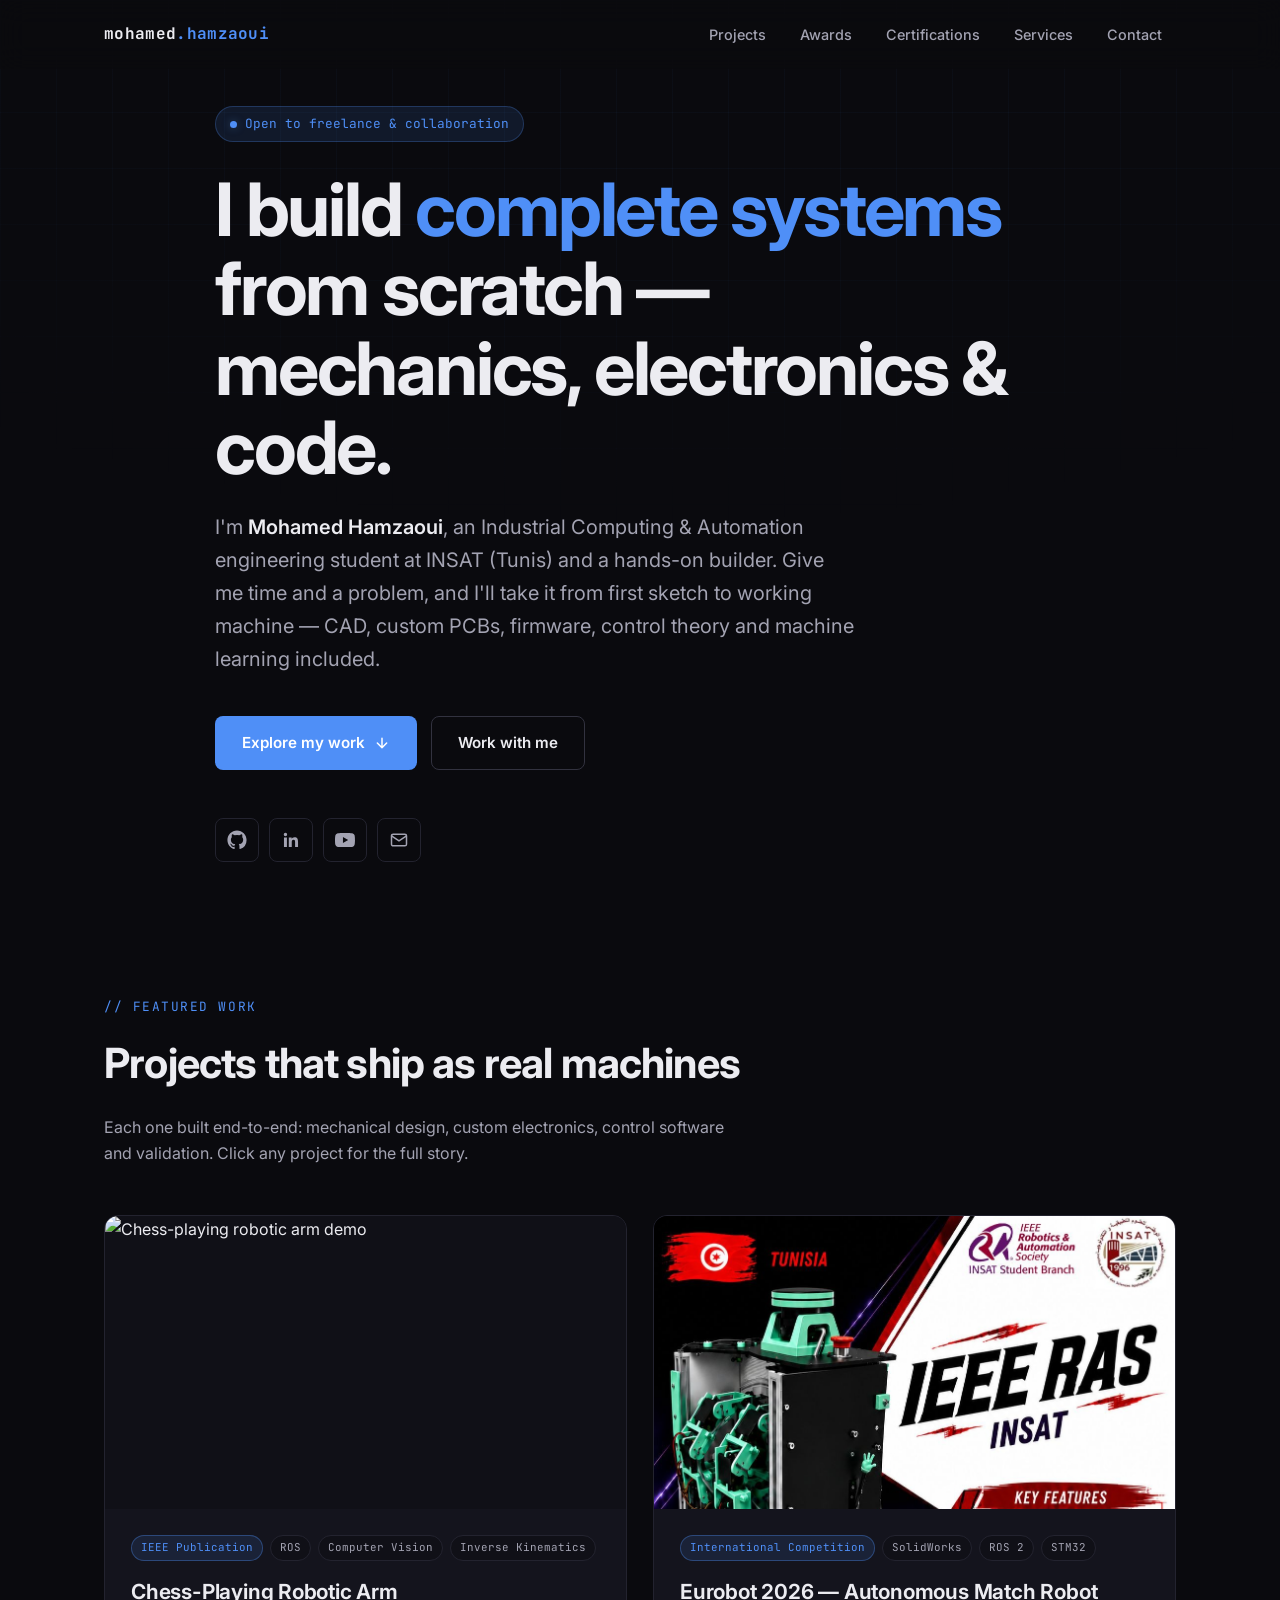
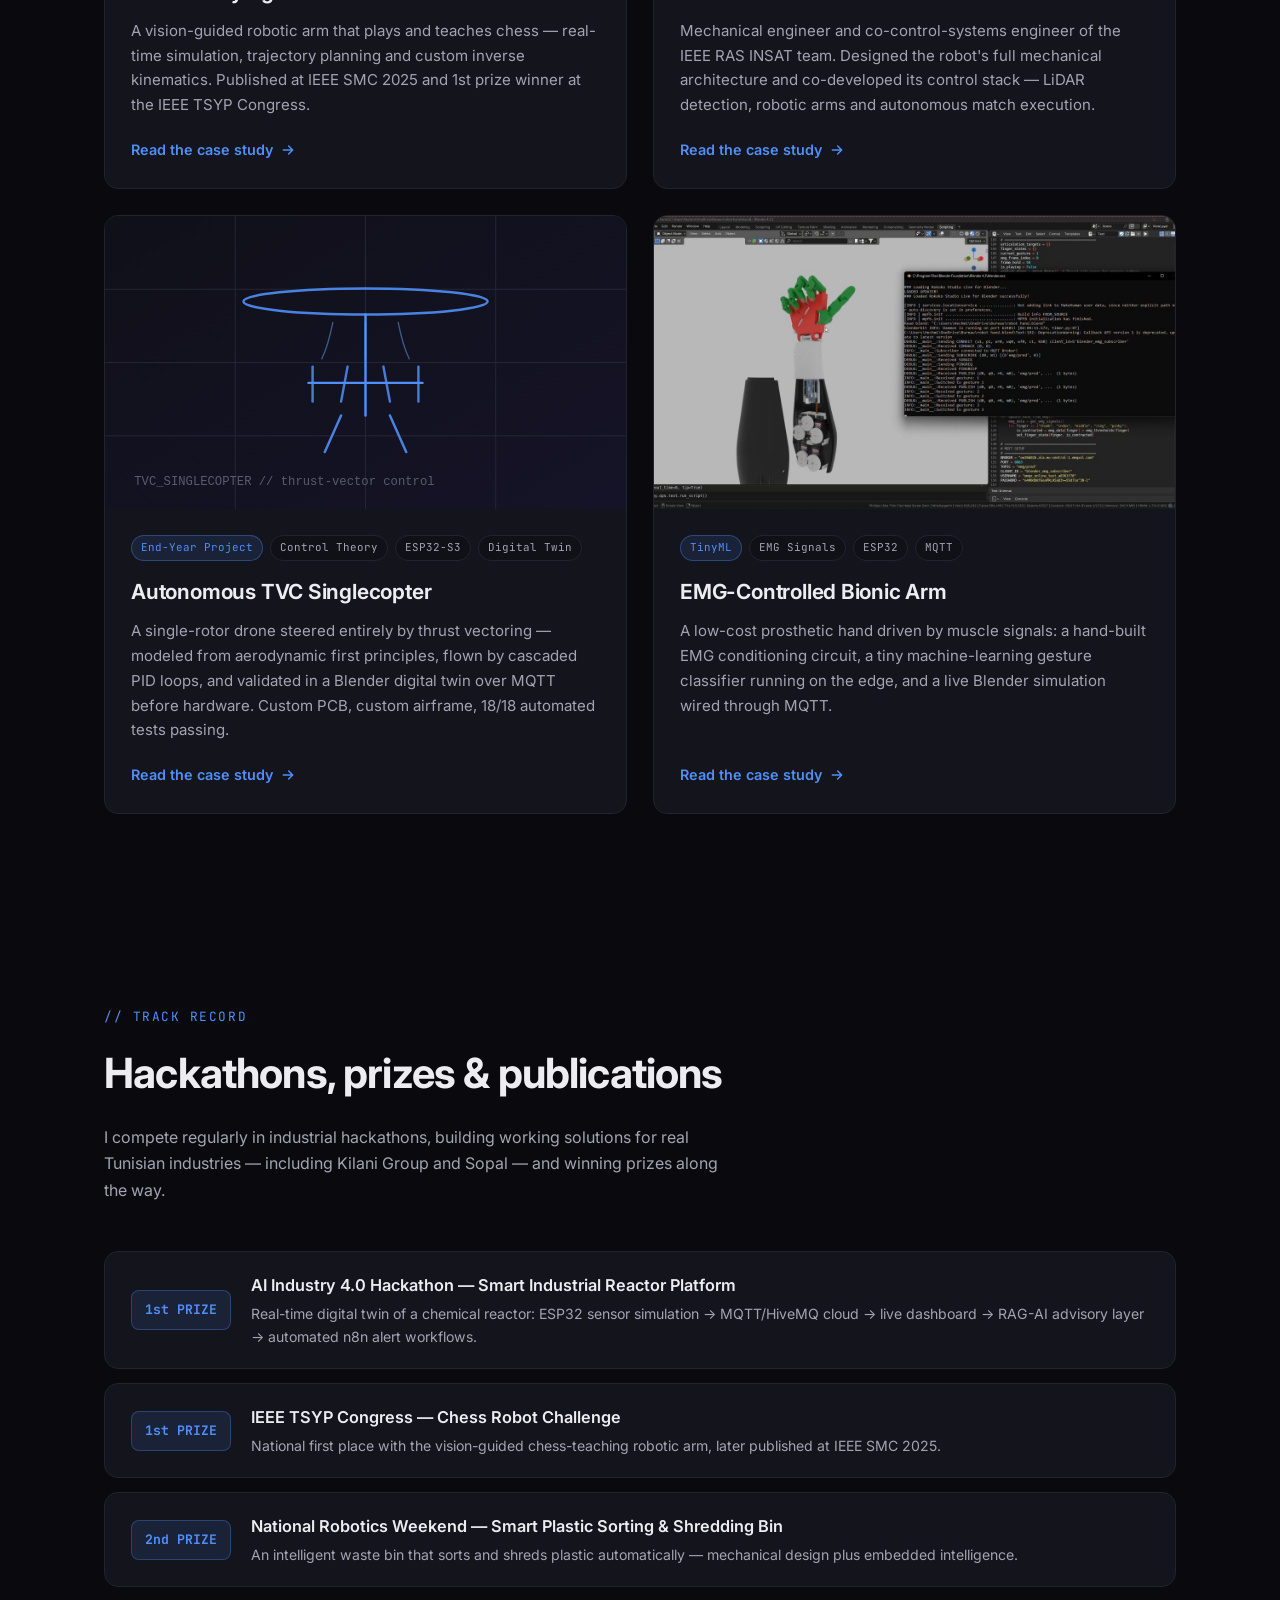
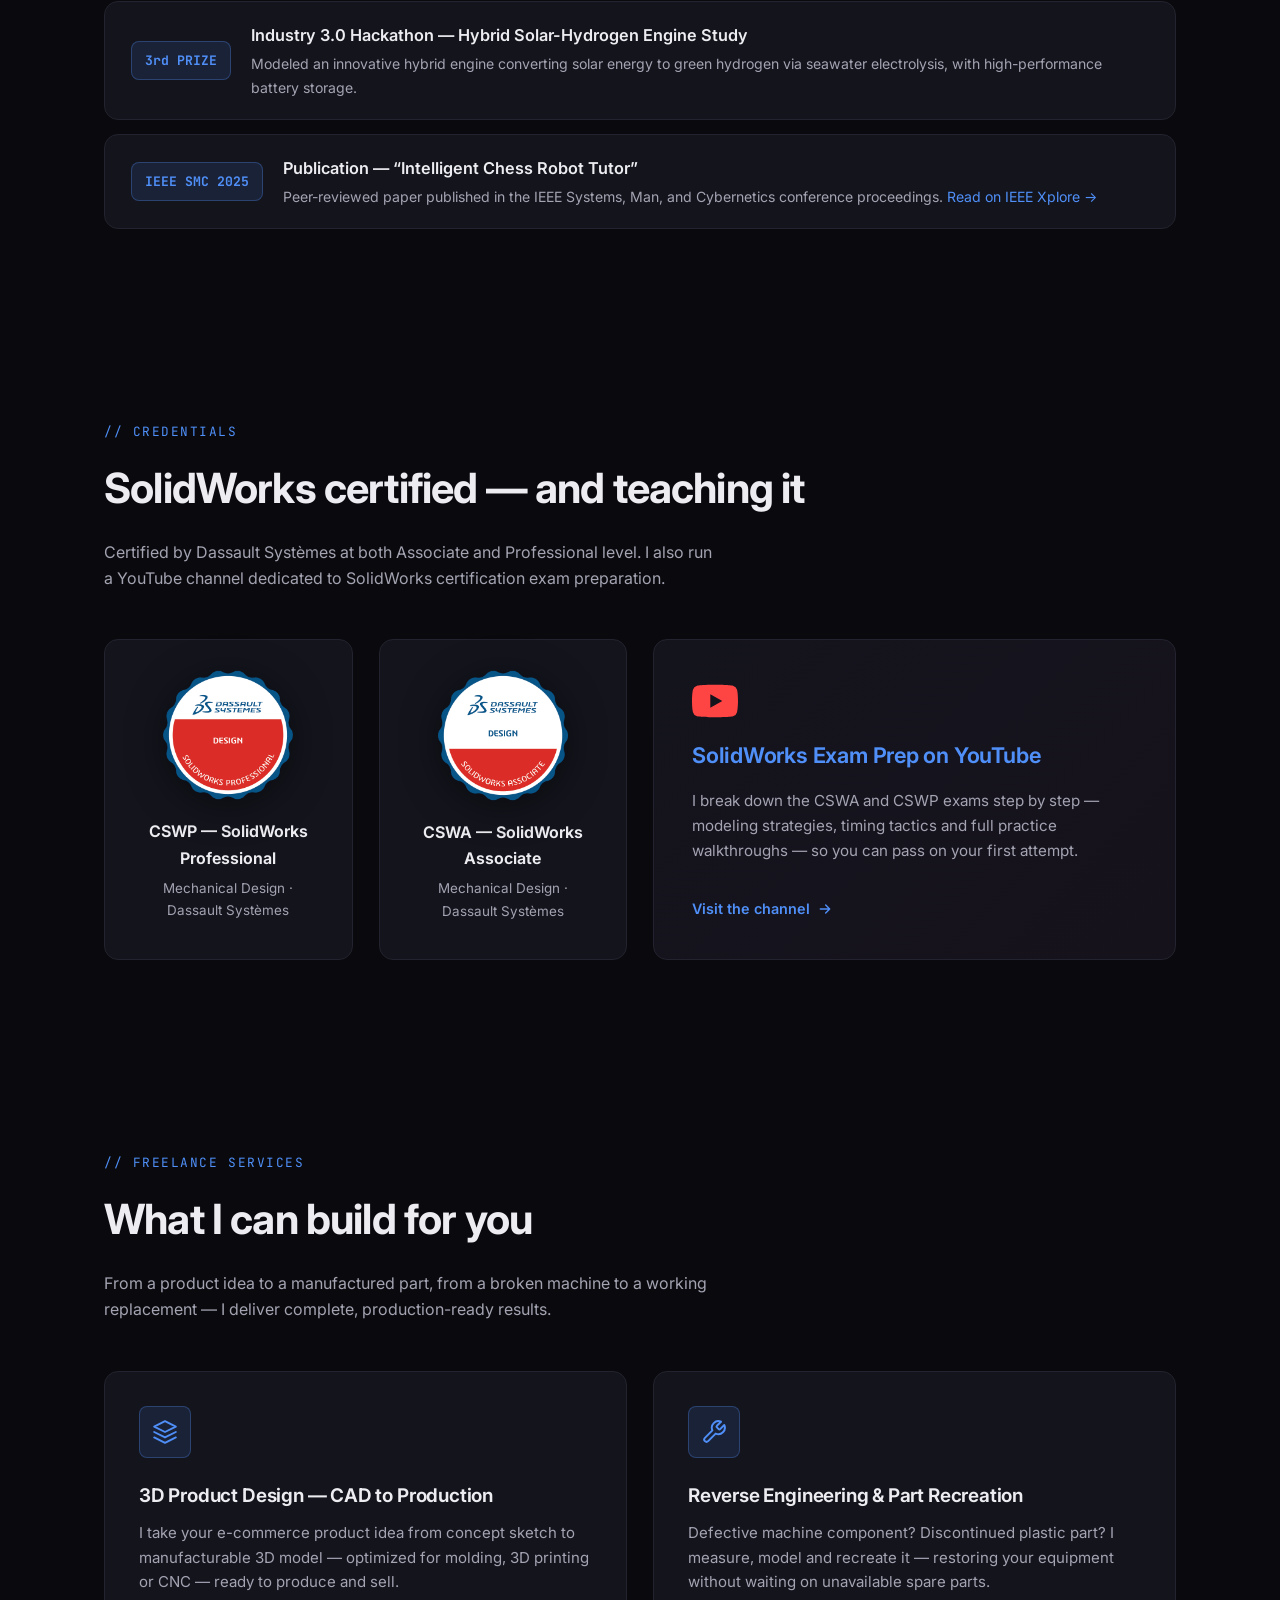
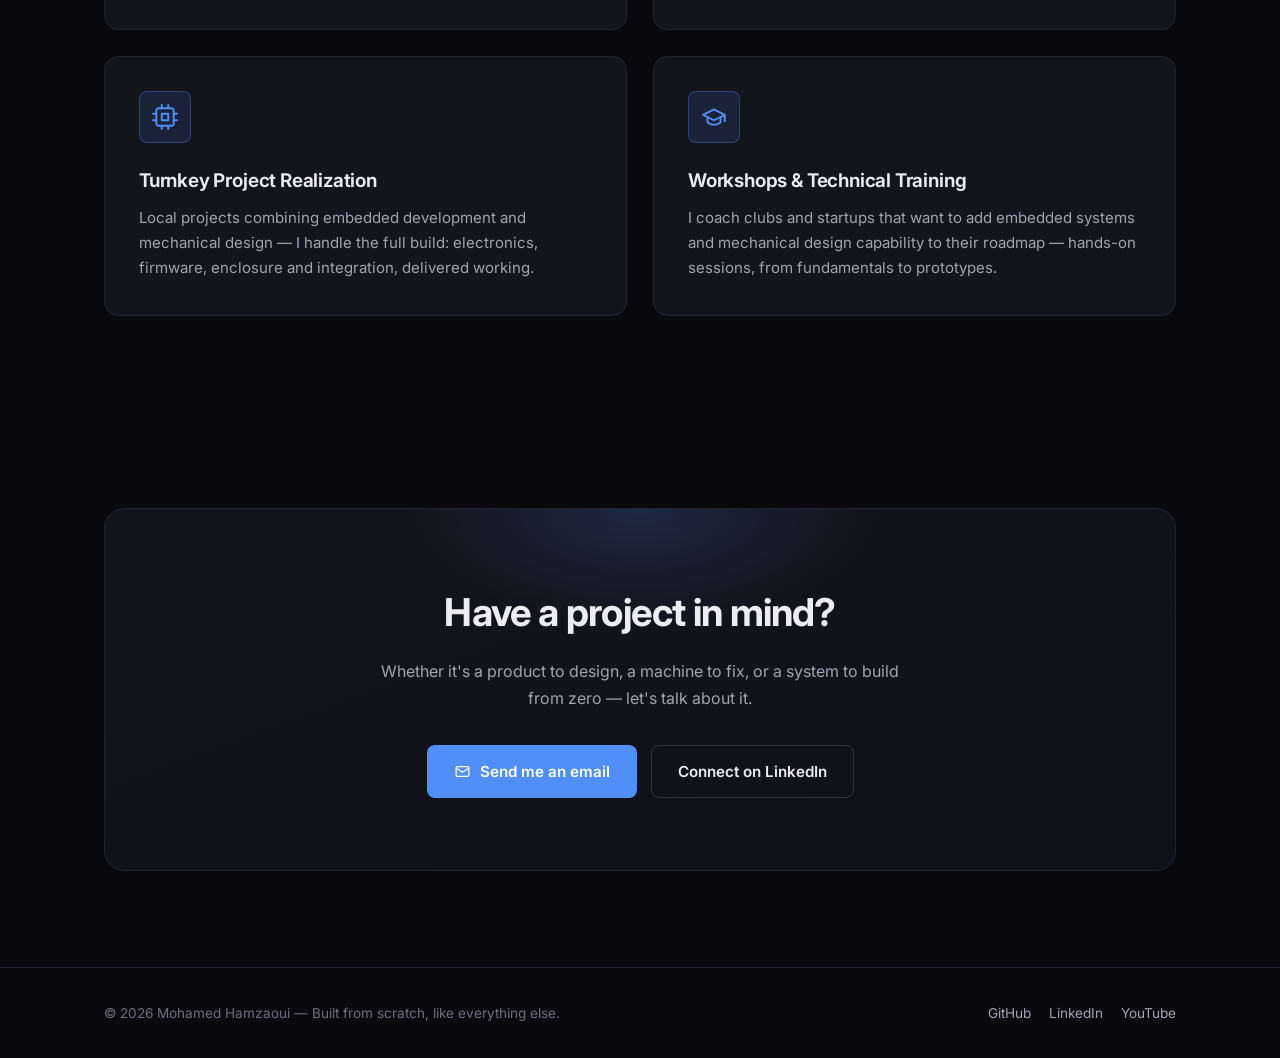
==== index.html @ 1f2cbcff "Portfolio site: landing page + 4 project case studies Co-Authored-By: Claude Fable 5 <noreply@anthro" ====
<!DOCTYPE html>
<html lang="en">
<head>
  <meta charset="UTF-8" />
  <meta name="viewport" content="width=device-width, initial-scale=1.0" />
  <title>Mohamed Hamzaoui — Mechatronics Engineer & Builder</title>
  <meta name="description" content="Mohamed Hamzaoui — Industrial Computing & Automation engineer. I design and build complete systems from scratch: robotics, embedded systems, mechanical design, and machine learning on the edge." />
  <link rel="preconnect" href="https://fonts.googleapis.com" />
  <link rel="preconnect" href="https://fonts.gstatic.com" crossorigin />
  <link href="https://fonts.googleapis.com/css2?family=Inter:wght@400;500;600;700&family=JetBrains+Mono:wght@400;500;700&display=swap" rel="stylesheet" />
  <link rel="stylesheet" href="assets/css/style.css" />
  <link rel="icon" href="data:image/svg+xml,<svg xmlns='http://www.w3.org/2000/svg' viewBox='0 0 100 100'><text y='.9em' font-size='90'>⚙️</text></svg>" />
</head>
<body>
  <div class="grid-bg" aria-hidden="true"></div>

  <nav class="nav">
    <div class="container nav-inner">
      <a href="#" class="nav-logo">mohamed<span>.hamzaoui</span></a>
      <button class="nav-toggle" aria-label="Toggle menu" aria-expanded="false">
        <svg width="24" height="24" viewBox="0 0 24 24" fill="none" stroke="currentColor" stroke-width="2" stroke-linecap="round"><line x1="4" y1="7" x2="20" y2="7"/><line x1="4" y1="12" x2="20" y2="12"/><line x1="4" y1="17" x2="20" y2="17"/></svg>
      </button>
      <ul class="nav-links">
        <li><a href="#projects">Projects</a></li>
        <li><a href="#awards">Awards</a></li>
        <li><a href="#certifications">Certifications</a></li>
        <li><a href="#services">Services</a></li>
        <li><a href="#contact">Contact</a></li>
      </ul>
    </div>
  </nav>

  <!-- ============ HERO ============ -->
  <header class="hero">
    <div class="container">
      <div class="hero-tag">Open to freelance & collaboration</div>
      <h1>I build <span class="accent">complete systems</span> from scratch — mechanics, electronics & code.</h1>
      <p class="hero-sub">
        I'm <strong>Mohamed Hamzaoui</strong>, an Industrial Computing &amp; Automation engineering student at INSAT (Tunis)
        and a hands-on builder. Give me time and a problem, and I'll take it from first sketch to working machine —
        CAD, custom PCBs, firmware, control theory and machine learning included.
      </p>
      <div class="hero-actions">
        <a href="#projects" class="btn btn-primary">
          Explore my work
          <svg width="16" height="16" viewBox="0 0 24 24" fill="none" stroke="currentColor" stroke-width="2.2" stroke-linecap="round" stroke-linejoin="round"><path d="M12 5v14M5 12l7 7 7-7"/></svg>
        </a>
        <a href="#contact" class="btn btn-ghost">Work with me</a>
      </div>
      <div class="hero-socials">
        <a class="social-link" href="https://github.com/Hamzaoui-automation" target="_blank" rel="noopener" aria-label="GitHub">
          <svg viewBox="0 0 24 24" fill="currentColor"><path d="M12 .5C5.65.5.5 5.65.5 12c0 5.08 3.29 9.39 7.86 10.91.58.11.79-.25.79-.55v-2.15c-3.2.7-3.87-1.36-3.87-1.36-.52-1.33-1.28-1.68-1.28-1.68-1.04-.72.08-.7.08-.7 1.15.08 1.76 1.19 1.76 1.19 1.03 1.75 2.69 1.25 3.35.95.1-.74.4-1.25.72-1.54-2.55-.29-5.23-1.28-5.23-5.68 0-1.25.45-2.28 1.19-3.08-.12-.29-.52-1.46.11-3.05 0 0 .97-.31 3.17 1.18a11 11 0 0 1 5.78 0c2.2-1.49 3.17-1.18 3.17-1.18.63 1.59.23 2.76.11 3.05.74.8 1.19 1.83 1.19 3.08 0 4.42-2.69 5.39-5.25 5.67.41.35.77 1.05.77 2.12v3.15c0 .3.21.66.8.55A11.51 11.51 0 0 0 23.5 12C23.5 5.65 18.35.5 12 .5z"/></svg>
        </a>
        <a class="social-link" href="https://www.linkedin.com/in/mohamed-hamzaoui4002/" target="_blank" rel="noopener" aria-label="LinkedIn">
          <svg viewBox="0 0 24 24" fill="currentColor"><path d="M20.45 20.45h-3.55v-5.57c0-1.33-.03-3.04-1.85-3.04-1.86 0-2.14 1.45-2.14 2.94v5.67H9.35V9h3.41v1.56h.05c.48-.9 1.64-1.85 3.37-1.85 3.6 0 4.27 2.37 4.27 5.46v6.28zM5.34 7.43a2.06 2.06 0 1 1 0-4.12 2.06 2.06 0 0 1 0 4.12zM7.12 20.45H3.56V9h3.56v11.45z"/></svg>
        </a>
        <a class="social-link" href="https://www.youtube.com/@YOUR_CHANNEL" target="_blank" rel="noopener" aria-label="YouTube">
          <svg viewBox="0 0 24 24" fill="currentColor"><path d="M23.5 6.19a3.02 3.02 0 0 0-2.12-2.14C19.5 3.55 12 3.55 12 3.55s-7.5 0-9.38.5A3.02 3.02 0 0 0 .5 6.19C0 8.07 0 12 0 12s0 3.93.5 5.81a3.02 3.02 0 0 0 2.12 2.14c1.88.5 9.38.5 9.38.5s7.5 0 9.38-.5a3.02 3.02 0 0 0 2.12-2.14C24 15.93 24 12 24 12s0-3.93-.5-5.81zM9.55 15.57V8.43L15.82 12l-6.27 3.57z"/></svg>
        </a>
        <a class="social-link" href="mailto:mohamed.hamzaoui4002@gmail.com" aria-label="Email">
          <svg viewBox="0 0 24 24" fill="none" stroke="currentColor" stroke-width="1.8"><rect x="3" y="5" width="18" height="14" rx="2"/><path d="m3 7 9 6 9-6"/></svg>
        </a>
      </div>
    </div>
  </header>

  <!-- ============ PROJECTS ============ -->
  <section id="projects">
    <div class="container">
      <p class="section-label reveal">// Featured work</p>
      <h2 class="section-title reveal">Projects that ship as real machines</h2>
      <p class="section-desc reveal">Each one built end-to-end: mechanical design, custom electronics, control software and validation. Click any project for the full story.</p>

      <div class="projects-grid">
        <!-- Chess robot -->
        <a href="projects/chess-robot.html" class="project-card reveal">
          <div class="project-media">
            <img src="https://img.youtube.com/vi/odGnHj1qUEk/hqdefault.jpg" alt="Chess-playing robotic arm demo" loading="lazy" />
          </div>
          <div class="project-body">
            <div class="project-tags">
              <span class="tag highlight">IEEE Publication</span>
              <span class="tag">ROS</span>
              <span class="tag">Computer Vision</span>
              <span class="tag">Inverse Kinematics</span>
            </div>
            <h3>Chess-Playing Robotic Arm</h3>
            <p>A vision-guided robotic arm that plays and teaches chess — real-time simulation, trajectory planning and custom inverse kinematics. Published at IEEE SMC 2025 and 1st prize winner at the IEEE TSYP Congress.</p>
            <span class="project-cta">Read the case study
              <svg viewBox="0 0 24 24" fill="none" stroke="currentColor" stroke-width="2.2" stroke-linecap="round" stroke-linejoin="round"><path d="M5 12h14M13 6l6 6-6 6"/></svg>
            </span>
          </div>
        </a>

        <!-- Eurobot -->
        <a href="projects/eurobot.html" class="project-card reveal">
          <div class="project-media">
            <img src="assets/img/eurobot-poster.jpg" alt="IEEE RAS INSAT Eurobot competition robot" loading="lazy" style="object-position: top;" />
          </div>
          <div class="project-body">
            <div class="project-tags">
              <span class="tag highlight">International Competition</span>
              <span class="tag">SolidWorks</span>
              <span class="tag">ROS 2</span>
              <span class="tag">STM32</span>
            </div>
            <h3>Eurobot 2026 — Autonomous Match Robot</h3>
            <p>Mechanical engineer and co-control-systems engineer of the IEEE RAS INSAT team. Designed the robot's full mechanical architecture and co-developed its control stack — LiDAR detection, robotic arms and autonomous match execution.</p>
            <span class="project-cta">Read the case study
              <svg viewBox="0 0 24 24" fill="none" stroke="currentColor" stroke-width="2.2" stroke-linecap="round" stroke-linejoin="round"><path d="M5 12h14M13 6l6 6-6 6"/></svg>
            </span>
          </div>
        </a>

        <!-- Singlecopter -->
        <a href="projects/singlecopter.html" class="project-card reveal">
          <div class="project-media">
            <svg class="placeholder-art" viewBox="0 0 640 360" xmlns="http://www.w3.org/2000/svg" role="img" aria-label="Stylized singlecopter drone diagram">
              <defs>
                <linearGradient id="scg" x1="0" y1="0" x2="1" y2="1">
                  <stop offset="0%" stop-color="#101019"/><stop offset="100%" stop-color="#151327"/>
                </linearGradient>
              </defs>
              <rect width="640" height="360" fill="url(#scg)"/>
              <g stroke="#2a2a3a" stroke-width="1">
                <line x1="0" y1="90" x2="640" y2="90"/><line x1="0" y1="180" x2="640" y2="180"/><line x1="0" y1="270" x2="640" y2="270"/>
                <line x1="160" y1="0" x2="160" y2="360"/><line x1="320" y1="0" x2="320" y2="360"/><line x1="480" y1="0" x2="480" y2="360"/>
              </g>
              <g stroke="#4f8ff7" stroke-width="3" fill="none" stroke-linecap="round">
                <ellipse cx="320" cy="105" rx="150" ry="16" opacity="0.9"/>
                <line x1="320" y1="121" x2="320" y2="245"/>
                <line x1="250" y1="205" x2="390" y2="205"/>
                <line x1="255" y1="185" x2="255" y2="228" opacity="0.85"/>
                <line x1="298" y1="185" x2="290" y2="228" opacity="0.85"/>
                <line x1="342" y1="185" x2="350" y2="228" opacity="0.85"/>
                <line x1="385" y1="185" x2="385" y2="228" opacity="0.85"/>
                <path d="M290 245 L270 290 M350 245 L370 290" opacity="0.9"/>
              </g>
              <g stroke="#6ba3ff" stroke-width="1.6" opacity="0.5" fill="none">
                <path d="M280 130 q-6 30 -14 46 M320 130 v46 M360 130 q6 30 14 46"/>
              </g>
              <text x="36" y="330" font-family="monospace" font-size="15" fill="#5a5a70">TVC_SINGLECOPTER // thrust-vector control</text>
            </svg>
          </div>
          <div class="project-body">
            <div class="project-tags">
              <span class="tag highlight">End-Year Project</span>
              <span class="tag">Control Theory</span>
              <span class="tag">ESP32-S3</span>
              <span class="tag">Digital Twin</span>
            </div>
            <h3>Autonomous TVC Singlecopter</h3>
            <p>A single-rotor drone steered entirely by thrust vectoring — modeled from aerodynamic first principles, flown by cascaded PID loops, and validated in a Blender digital twin over MQTT before hardware. Custom PCB, custom airframe, 18/18 automated tests passing.</p>
            <span class="project-cta">Read the case study
              <svg viewBox="0 0 24 24" fill="none" stroke="currentColor" stroke-width="2.2" stroke-linecap="round" stroke-linejoin="round"><path d="M5 12h14M13 6l6 6-6 6"/></svg>
            </span>
          </div>
        </a>

        <!-- Bionic arm -->
        <a href="projects/bionic-arm.html" class="project-card reveal">
          <div class="project-media">
            <img src="assets/img/bionic-blender.jpg" alt="Bionic arm Blender simulation driven by live EMG predictions" loading="lazy" />
          </div>
          <div class="project-body">
            <div class="project-tags">
              <span class="tag highlight">TinyML</span>
              <span class="tag">EMG Signals</span>
              <span class="tag">ESP32</span>
              <span class="tag">MQTT</span>
            </div>
            <h3>EMG-Controlled Bionic Arm</h3>
            <p>A low-cost prosthetic hand driven by muscle signals: a hand-built EMG conditioning circuit, a tiny machine-learning gesture classifier running on the edge, and a live Blender simulation wired through MQTT.</p>
            <span class="project-cta">Read the case study
              <svg viewBox="0 0 24 24" fill="none" stroke="currentColor" stroke-width="2.2" stroke-linecap="round" stroke-linejoin="round"><path d="M5 12h14M13 6l6 6-6 6"/></svg>
            </span>
          </div>
        </a>
      </div>
    </div>
  </section>

  <!-- ============ AWARDS ============ -->
  <section id="awards">
    <div class="container">
      <p class="section-label reveal">// Track record</p>
      <h2 class="section-title reveal">Hackathons, prizes & publications</h2>
      <p class="section-desc reveal">I compete regularly in industrial hackathons, building working solutions for real Tunisian industries — including Kilani Group and Sopal — and winning prizes along the way.</p>

      <div class="awards-list">
        <div class="award-item reveal">
          <span class="award-medal">1st PRIZE</span>
          <div class="award-info">
            <h4>AI Industry 4.0 Hackathon — Smart Industrial Reactor Platform</h4>
            <p>Real-time digital twin of a chemical reactor: ESP32 sensor simulation → MQTT/HiveMQ cloud → live dashboard → RAG-AI advisory layer → automated n8n alert workflows.</p>
          </div>
        </div>
        <div class="award-item reveal">
          <span class="award-medal">1st PRIZE</span>
          <div class="award-info">
            <h4>IEEE TSYP Congress — Chess Robot Challenge</h4>
            <p>National first place with the vision-guided chess-teaching robotic arm, later published at IEEE SMC 2025.</p>
          </div>
        </div>
        <div class="award-item reveal">
          <span class="award-medal">2nd PRIZE</span>
          <div class="award-info">
            <h4>National Robotics Weekend — Smart Plastic Sorting & Shredding Bin</h4>
            <p>An intelligent waste bin that sorts and shreds plastic automatically — mechanical design plus embedded intelligence.</p>
          </div>
        </div>
        <div class="award-item reveal">
          <span class="award-medal">3rd PRIZE</span>
          <div class="award-info">
            <h4>Industry 3.0 Hackathon — Hybrid Solar-Hydrogen Engine Study</h4>
            <p>Modeled an innovative hybrid engine converting solar energy to green hydrogen via seawater electrolysis, with high-performance battery storage.</p>
          </div>
        </div>
        <div class="award-item reveal">
          <span class="award-medal">IEEE SMC 2025</span>
          <div class="award-info">
            <h4>Publication — “Intelligent Chess Robot Tutor”</h4>
            <p>Peer-reviewed paper published in the IEEE Systems, Man, and Cybernetics conference proceedings. <a href="https://ieeexplore.ieee.org/document/11342836" target="_blank" rel="noopener">Read on IEEE Xplore →</a></p>
          </div>
        </div>
      </div>
    </div>
  </section>

  <!-- ============ CERTIFICATIONS ============ -->
  <section id="certifications">
    <div class="container">
      <p class="section-label reveal">// Credentials</p>
      <h2 class="section-title reveal">SolidWorks certified — and teaching it</h2>
      <p class="section-desc reveal">Certified by Dassault Systèmes at both Associate and Professional level. I also run a YouTube channel dedicated to SolidWorks certification exam preparation.</p>

      <div class="cert-wrap">
        <div class="cert-badges">
          <div class="cert-card reveal">
            <img src="assets/img/cswp.png" alt="Certified SolidWorks Professional badge" loading="lazy" />
            <h4>CSWP — SolidWorks Professional</h4>
            <p>Mechanical Design · Dassault Systèmes</p>
          </div>
          <div class="cert-card reveal">
            <img src="assets/img/cswa.png" alt="Certified SolidWorks Associate badge" loading="lazy" />
            <h4>CSWA — SolidWorks Associate</h4>
            <p>Mechanical Design · Dassault Systèmes</p>
          </div>
        </div>
        <a class="youtube-card reveal" href="https://www.youtube.com/@YOUR_CHANNEL" target="_blank" rel="noopener">
          <svg class="yt-icon" viewBox="0 0 24 24" fill="currentColor"><path d="M23.5 6.19a3.02 3.02 0 0 0-2.12-2.14C19.5 3.55 12 3.55 12 3.55s-7.5 0-9.38.5A3.02 3.02 0 0 0 .5 6.19C0 8.07 0 12 0 12s0 3.93.5 5.81a3.02 3.02 0 0 0 2.12 2.14c1.88.5 9.38.5 9.38.5s7.5 0 9.38-.5a3.02 3.02 0 0 0 2.12-2.14C24 15.93 24 12 24 12s0-3.93-.5-5.81zM9.55 15.57V8.43L15.82 12l-6.27 3.57z"/></svg>
          <h3>SolidWorks Exam Prep on YouTube</h3>
          <p>I break down the CSWA and CSWP exams step by step — modeling strategies, timing tactics and full practice walkthroughs — so you can pass on your first attempt.</p>
          <span class="project-cta">Visit the channel
            <svg viewBox="0 0 24 24" fill="none" stroke="currentColor" stroke-width="2.2" stroke-linecap="round" stroke-linejoin="round" width="16" height="16"><path d="M5 12h14M13 6l6 6-6 6"/></svg>
          </span>
        </a>
      </div>
    </div>
  </section>

  <!-- ============ SERVICES ============ -->
  <section id="services">
    <div class="container">
      <p class="section-label reveal">// Freelance services</p>
      <h2 class="section-title reveal">What I can build for you</h2>
      <p class="section-desc reveal">From a product idea to a manufactured part, from a broken machine to a working replacement — I deliver complete, production-ready results.</p>

      <div class="services-grid">
        <div class="service-card reveal">
          <div class="service-icon">
            <svg viewBox="0 0 24 24" fill="none" stroke="currentColor" stroke-width="1.8" stroke-linecap="round" stroke-linejoin="round"><path d="M12 2 2 7l10 5 10-5-10-5z"/><path d="M2 17l10 5 10-5"/><path d="M2 12l10 5 10-5"/></svg>
          </div>
          <h3>3D Product Design — CAD to Production</h3>
          <p>I take your e-commerce product idea from concept sketch to manufacturable 3D model — optimized for molding, 3D printing or CNC — ready to produce and sell.</p>
        </div>
        <div class="service-card reveal">
          <div class="service-icon">
            <svg viewBox="0 0 24 24" fill="none" stroke="currentColor" stroke-width="1.8" stroke-linecap="round" stroke-linejoin="round"><path d="M14.7 6.3a1 1 0 0 0 0 1.4l1.6 1.6a1 1 0 0 0 1.4 0l3.77-3.77a6 6 0 0 1-7.94 7.94l-6.91 6.91a2.12 2.12 0 0 1-3-3l6.91-6.91a6 6 0 0 1 7.94-7.94l-3.76 3.76z"/></svg>
          </div>
          <h3>Reverse Engineering & Part Recreation</h3>
          <p>Defective machine component? Discontinued plastic part? I measure, model and recreate it — restoring your equipment without waiting on unavailable spare parts.</p>
        </div>
        <div class="service-card reveal">
          <div class="service-icon">
            <svg viewBox="0 0 24 24" fill="none" stroke="currentColor" stroke-width="1.8" stroke-linecap="round" stroke-linejoin="round"><rect x="4" y="4" width="16" height="16" rx="2"/><rect x="9" y="9" width="6" height="6"/><path d="M9 1v3M15 1v3M9 20v3M15 20v3M1 9h3M1 15h3M20 9h3M20 15h3"/></svg>
          </div>
          <h3>Turnkey Project Realization</h3>
          <p>Local projects combining embedded development and mechanical design — I handle the full build: electronics, firmware, enclosure and integration, delivered working.</p>
        </div>
        <div class="service-card reveal">
          <div class="service-icon">
            <svg viewBox="0 0 24 24" fill="none" stroke="currentColor" stroke-width="1.8" stroke-linecap="round" stroke-linejoin="round"><path d="M22 10v6M2 10l10-5 10 5-10 5z"/><path d="M6 12v5c3 3 9 3 12 0v-5"/></svg>
          </div>
          <h3>Workshops & Technical Training</h3>
          <p>I coach clubs and startups that want to add embedded systems and mechanical design capability to their roadmap — hands-on sessions, from fundamentals to prototypes.</p>
        </div>
      </div>
    </div>
  </section>

  <!-- ============ CONTACT ============ -->
  <section id="contact">
    <div class="container">
      <div class="contact-box reveal">
        <h2>Have a project in mind?</h2>
        <p>Whether it's a product to design, a machine to fix, or a system to build from zero — let's talk about it.</p>
        <div class="contact-actions">
          <a href="mailto:mohamed.hamzaoui4002@gmail.com" class="btn btn-primary">
            <svg width="17" height="17" viewBox="0 0 24 24" fill="none" stroke="currentColor" stroke-width="1.8"><rect x="3" y="5" width="18" height="14" rx="2"/><path d="m3 7 9 6 9-6"/></svg>
            Send me an email
          </a>
          <a href="https://www.linkedin.com/in/mohamed-hamzaoui4002/" target="_blank" rel="noopener" class="btn btn-ghost">Connect on LinkedIn</a>
        </div>
      </div>
    </div>
  </section>

  <footer>
    <div class="container footer-inner">
      <p>© <span id="year"></span> Mohamed Hamzaoui — Built from scratch, like everything else.</p>
      <div class="footer-links">
        <a href="https://github.com/Hamzaoui-automation" target="_blank" rel="noopener">GitHub</a>
        <a href="https://www.linkedin.com/in/mohamed-hamzaoui4002/" target="_blank" rel="noopener">LinkedIn</a>
        <a href="https://www.youtube.com/@YOUR_CHANNEL" target="_blank" rel="noopener">YouTube</a>
      </div>
    </div>
  </footer>

  <script src="assets/js/main.js"></script>
</body>
</html>
---- assets/css/style.css ----
/* ============================================================
   Mohamed Hamzaoui — Portfolio
   Dark precision-engineering theme · Inter + JetBrains Mono
   ============================================================ */

:root {
  --bg: #0a0a0e;
  --bg-elevated: #101017;
  --surface: #14141d;
  --surface-hover: #191926;
  --border: #23232f;
  --border-strong: #32323f;
  --text: #ececf1;
  --text-secondary: #a3a3b2;
  --text-muted: #6e6e7e;
  --accent: #4f8ff7;
  --accent-strong: #6ba3ff;
  --accent-dim: rgba(79, 143, 247, 0.12);
  --accent-glow: rgba(79, 143, 247, 0.35);
  --radius: 14px;
  --radius-sm: 8px;
  --font-sans: "Inter", system-ui, -apple-system, "Segoe UI", sans-serif;
  --font-mono: "JetBrains Mono", ui-monospace, "Cascadia Code", monospace;
  --container: 1120px;
}

* { margin: 0; padding: 0; box-sizing: border-box; }

html { scroll-behavior: smooth; }

body {
  background: var(--bg);
  color: var(--text);
  font-family: var(--font-sans);
  font-size: 16px;
  line-height: 1.65;
  -webkit-font-smoothing: antialiased;
  overflow-x: hidden;
}

img { max-width: 100%; display: block; }

a { color: var(--accent); text-decoration: none; }
a:hover { color: var(--accent-strong); }

::selection { background: var(--accent-dim); color: var(--accent-strong); }

.container {
  max-width: var(--container);
  margin: 0 auto;
  padding: 0 24px;
}

/* ---------- Subtle grid backdrop ---------- */
.grid-bg {
  position: fixed;
  inset: 0;
  z-index: -1;
  background-image:
    linear-gradient(rgba(79,143,247,0.035) 1px, transparent 1px),
    linear-gradient(90deg, rgba(79,143,247,0.035) 1px, transparent 1px);
  background-size: 56px 56px;
  mask-image: radial-gradient(ellipse 90% 60% at 50% 0%, black 40%, transparent 100%);
  -webkit-mask-image: radial-gradient(ellipse 90% 60% at 50% 0%, black 40%, transparent 100%);
}

/* ---------- Navbar ---------- */
.nav {
  position: fixed;
  top: 0; left: 0; right: 0;
  z-index: 100;
  background: rgba(10, 10, 14, 0.8);
  backdrop-filter: blur(14px);
  -webkit-backdrop-filter: blur(14px);
  border-bottom: 1px solid transparent;
  transition: border-color 0.3s ease;
}
.nav.scrolled { border-bottom-color: var(--border); }

.nav-inner {
  display: flex;
  align-items: center;
  justify-content: space-between;
  height: 68px;
}

.nav-logo {
  font-family: var(--font-mono);
  font-weight: 700;
  font-size: 1rem;
  color: var(--text);
  letter-spacing: 0.02em;
}
.nav-logo span { color: var(--accent); }

.nav-links {
  display: flex;
  gap: 6px;
  list-style: none;
}
.nav-links a {
  color: var(--text-secondary);
  font-size: 0.9rem;
  font-weight: 500;
  padding: 8px 14px;
  border-radius: var(--radius-sm);
  transition: color 0.2s, background 0.2s;
}
.nav-links a:hover { color: var(--text); background: var(--surface); }

.nav-toggle {
  display: none;
  background: none;
  border: none;
  color: var(--text);
  cursor: pointer;
  padding: 8px;
}

/* ---------- Hero ---------- */
.hero {
  min-height: 100svh;
  display: flex;
  flex-direction: column;
  justify-content: center;
  padding-top: 68px;
  position: relative;
}

.hero-tag {
  display: inline-flex;
  align-items: center;
  gap: 8px;
  font-family: var(--font-mono);
  font-size: 0.8rem;
  color: var(--accent);
  background: var(--accent-dim);
  border: 1px solid rgba(79,143,247,0.25);
  padding: 6px 14px;
  border-radius: 100px;
  width: fit-content;
  margin-bottom: 28px;
}
.hero-tag::before {
  content: "";
  width: 7px; height: 7px;
  border-radius: 50%;
  background: var(--accent);
  box-shadow: 0 0 8px var(--accent-glow);
  animation: pulse 2.4s ease-in-out infinite;
}
@keyframes pulse {
  0%, 100% { opacity: 1; }
  50% { opacity: 0.35; }
}

.hero h1 {
  font-size: clamp(2.6rem, 6.5vw, 4.6rem);
  font-weight: 700;
  line-height: 1.08;
  letter-spacing: -0.03em;
  margin-bottom: 24px;
  max-width: 850px;
}
.hero h1 .accent { color: var(--accent); }

.hero-sub {
  font-size: clamp(1.05rem, 2vw, 1.25rem);
  color: var(--text-secondary);
  max-width: 640px;
  margin-bottom: 40px;
}
.hero-sub strong { color: var(--text); font-weight: 600; }

.hero-actions {
  display: flex;
  gap: 14px;
  flex-wrap: wrap;
  margin-bottom: 48px;
}

.btn {
  display: inline-flex;
  align-items: center;
  gap: 9px;
  padding: 13px 26px;
  border-radius: var(--radius-sm);
  font-weight: 600;
  font-size: 0.95rem;
  cursor: pointer;
  transition: transform 0.2s, box-shadow 0.2s, background 0.2s, border-color 0.2s;
  border: 1px solid transparent;
}
.btn:active { transform: scale(0.97); }
.btn-primary {
  background: var(--accent);
  color: #fff;
}
.btn-primary:hover {
  background: var(--accent-strong);
  color: #fff;
  box-shadow: 0 6px 24px var(--accent-glow);
  transform: translateY(-2px);
}
.btn-ghost {
  background: transparent;
  color: var(--text);
  border-color: var(--border-strong);
}
.btn-ghost:hover {
  border-color: var(--accent);
  color: var(--accent-strong);
  transform: translateY(-2px);
}

.hero-socials {
  display: flex;
  gap: 10px;
}
.social-link {
  display: inline-flex;
  align-items: center;
  justify-content: center;
  width: 44px; height: 44px;
  border-radius: var(--radius-sm);
  border: 1px solid var(--border);
  color: var(--text-secondary);
  transition: all 0.2s;
}
.social-link:hover {
  color: var(--accent-strong);
  border-color: var(--accent);
  background: var(--accent-dim);
  transform: translateY(-2px);
}
.social-link svg { width: 20px; height: 20px; }

/* ---------- Sections ---------- */
section { padding: 96px 0; }

.section-label {
  font-family: var(--font-mono);
  font-size: 0.8rem;
  color: var(--accent);
  letter-spacing: 0.12em;
  text-transform: uppercase;
  margin-bottom: 12px;
}
.section-title {
  font-size: clamp(1.8rem, 4vw, 2.6rem);
  font-weight: 700;
  letter-spacing: -0.02em;
  margin-bottom: 16px;
}
.section-desc {
  color: var(--text-secondary);
  max-width: 620px;
  margin-bottom: 48px;
}

/* ---------- Projects grid ---------- */
.projects-grid {
  display: grid;
  grid-template-columns: repeat(2, 1fr);
  gap: 26px;
}

.project-card {
  background: var(--surface);
  border: 1px solid var(--border);
  border-radius: var(--radius);
  overflow: hidden;
  display: flex;
  flex-direction: column;
  transition: transform 0.3s ease, border-color 0.3s ease, box-shadow 0.3s ease;
  color: inherit;
  cursor: pointer;
}
.project-card:hover {
  transform: translateY(-6px);
  border-color: var(--border-strong);
  box-shadow: 0 20px 44px rgba(0,0,0,0.45), 0 0 0 1px rgba(79,143,247,0.15);
  color: inherit;
}

.project-media {
  aspect-ratio: 16 / 9;
  overflow: hidden;
  background: var(--bg-elevated);
  position: relative;
}
.project-media img {
  width: 100%; height: 100%;
  object-fit: cover;
  transition: transform 0.45s ease;
}
.project-card:hover .project-media img { transform: scale(1.045); }
.project-media svg.placeholder-art { width: 100%; height: 100%; }

.project-body { padding: 26px; flex: 1; display: flex; flex-direction: column; }

.project-tags {
  display: flex;
  flex-wrap: wrap;
  gap: 7px;
  margin-bottom: 14px;
}
.tag {
  font-family: var(--font-mono);
  font-size: 0.68rem;
  color: var(--text-secondary);
  background: var(--bg-elevated);
  border: 1px solid var(--border);
  padding: 3px 9px;
  border-radius: 100px;
  white-space: nowrap;
}
.tag.highlight { color: var(--accent); border-color: rgba(79,143,247,0.35); background: var(--accent-dim); }

.project-body h3 {
  font-size: 1.3rem;
  font-weight: 650;
  letter-spacing: -0.01em;
  margin-bottom: 10px;
}
.project-body p {
  color: var(--text-secondary);
  font-size: 0.94rem;
  flex: 1;
}
.project-cta {
  margin-top: 20px;
  display: inline-flex;
  align-items: center;
  gap: 7px;
  color: var(--accent);
  font-weight: 600;
  font-size: 0.9rem;
}
.project-cta svg { transition: transform 0.25s; width: 16px; height: 16px; }
.project-card:hover .project-cta svg { transform: translateX(4px); }

/* ---------- Awards ---------- */
.awards-list {
  display: grid;
  gap: 14px;
}
.award-item {
  display: flex;
  align-items: center;
  gap: 20px;
  background: var(--surface);
  border: 1px solid var(--border);
  border-radius: var(--radius);
  padding: 20px 26px;
  transition: border-color 0.25s, transform 0.25s;
}
.award-item:hover { border-color: var(--border-strong); transform: translateX(4px); }
.award-medal {
  flex-shrink: 0;
  font-family: var(--font-mono);
  font-weight: 700;
  font-size: 0.82rem;
  color: var(--accent);
  background: var(--accent-dim);
  border: 1px solid rgba(79,143,247,0.3);
  border-radius: var(--radius-sm);
  padding: 8px 13px;
  white-space: nowrap;
}
.award-info h4 { font-size: 1.02rem; font-weight: 600; margin-bottom: 3px; }
.award-info p { color: var(--text-secondary); font-size: 0.88rem; }

/* ---------- Certifications ---------- */
.cert-wrap {
  display: grid;
  grid-template-columns: 1fr 1fr;
  gap: 26px;
  align-items: stretch;
}
.cert-badges {
  display: grid;
  grid-template-columns: 1fr 1fr;
  gap: 26px;
}
.cert-card {
  background: var(--surface);
  border: 1px solid var(--border);
  border-radius: var(--radius);
  padding: 30px;
  text-align: center;
  transition: transform 0.3s, border-color 0.3s, box-shadow 0.3s;
}
.cert-card:hover {
  transform: translateY(-5px);
  border-color: rgba(79,143,247,0.4);
  box-shadow: 0 16px 36px rgba(0,0,0,0.4);
}
.cert-card img {
  width: 130px;
  margin: 0 auto 18px;
  filter: drop-shadow(0 6px 18px rgba(0,0,0,0.5));
}
.cert-card h4 { font-size: 1rem; font-weight: 650; margin-bottom: 6px; }
.cert-card p { font-size: 0.84rem; color: var(--text-secondary); }

.youtube-card {
  background: linear-gradient(135deg, var(--surface) 0%, #16121c 100%);
  border: 1px solid var(--border);
  border-radius: var(--radius);
  padding: 38px;
  display: flex;
  flex-direction: column;
  justify-content: center;
  gap: 14px;
  transition: border-color 0.3s;
}
.youtube-card:hover { border-color: var(--border-strong); }
.youtube-card .yt-icon {
  width: 46px; height: 46px;
  color: #ff4444;
}
.youtube-card h3 { font-size: 1.35rem; font-weight: 650; letter-spacing: -0.01em; }
.youtube-card p { color: var(--text-secondary); font-size: 0.95rem; }

/* ---------- Services ---------- */
.services-grid {
  display: grid;
  grid-template-columns: repeat(2, 1fr);
  gap: 26px;
}
.service-card {
  background: var(--surface);
  border: 1px solid var(--border);
  border-radius: var(--radius);
  padding: 34px;
  transition: transform 0.3s, border-color 0.3s, box-shadow 0.3s;
}
.service-card:hover {
  transform: translateY(-5px);
  border-color: rgba(79,143,247,0.35);
  box-shadow: 0 16px 36px rgba(0,0,0,0.4);
}
.service-icon {
  width: 52px; height: 52px;
  border-radius: var(--radius-sm);
  background: var(--accent-dim);
  border: 1px solid rgba(79,143,247,0.3);
  display: flex;
  align-items: center;
  justify-content: center;
  color: var(--accent);
  margin-bottom: 22px;
}
.service-icon svg { width: 26px; height: 26px; }
.service-card h3 { font-size: 1.18rem; font-weight: 650; margin-bottom: 10px; letter-spacing: -0.01em; }
.service-card p { color: var(--text-secondary); font-size: 0.94rem; }

/* ---------- Contact ---------- */
.contact-box {
  background: linear-gradient(160deg, var(--surface) 0%, #101019 100%);
  border: 1px solid var(--border);
  border-radius: 20px;
  padding: clamp(40px, 6vw, 72px);
  text-align: center;
  position: relative;
  overflow: hidden;
}
.contact-box::before {
  content: "";
  position: absolute;
  top: -120px; left: 50%;
  transform: translateX(-50%);
  width: 480px; height: 240px;
  background: radial-gradient(ellipse, var(--accent-glow) 0%, transparent 70%);
  opacity: 0.5;
  pointer-events: none;
}
.contact-box h2 {
  font-size: clamp(1.7rem, 4vw, 2.4rem);
  font-weight: 700;
  letter-spacing: -0.02em;
  margin-bottom: 14px;
  position: relative;
}
.contact-box p {
  color: var(--text-secondary);
  max-width: 520px;
  margin: 0 auto 34px;
  position: relative;
}
.contact-actions {
  display: flex;
  gap: 14px;
  justify-content: center;
  flex-wrap: wrap;
  position: relative;
}

/* ---------- Footer ---------- */
footer {
  border-top: 1px solid var(--border);
  padding: 34px 0;
}
.footer-inner {
  display: flex;
  align-items: center;
  justify-content: space-between;
  gap: 16px;
  flex-wrap: wrap;
}
footer p { color: var(--text-muted); font-size: 0.85rem; }
.footer-links { display: flex; gap: 18px; }
.footer-links a { color: var(--text-secondary); font-size: 0.85rem; }
.footer-links a:hover { color: var(--accent-strong); }

/* ---------- Project detail pages ---------- */
.project-hero {
  padding: 150px 0 50px;
}
.back-link {
  display: inline-flex;
  align-items: center;
  gap: 8px;
  font-size: 0.9rem;
  font-weight: 500;
  color: var(--text-secondary);
  margin-bottom: 34px;
  transition: color 0.2s;
}
.back-link:hover { color: var(--accent-strong); }
.back-link svg { width: 16px; height: 16px; }

.project-hero h1 {
  font-size: clamp(2rem, 5vw, 3.2rem);
  font-weight: 700;
  letter-spacing: -0.025em;
  line-height: 1.12;
  margin-bottom: 18px;
  max-width: 800px;
}
.project-hero .lede {
  font-size: 1.15rem;
  color: var(--text-secondary);
  max-width: 700px;
  margin-bottom: 28px;
}
.meta-row {
  display: flex;
  flex-wrap: wrap;
  gap: 28px;
  padding: 22px 0;
  border-top: 1px solid var(--border);
  border-bottom: 1px solid var(--border);
  margin-bottom: 12px;
}
.meta-item .meta-label {
  font-family: var(--font-mono);
  font-size: 0.7rem;
  text-transform: uppercase;
  letter-spacing: 0.1em;
  color: var(--text-muted);
  margin-bottom: 4px;
}
.meta-item .meta-value { font-size: 0.93rem; font-weight: 550; }

.project-content { padding: 40px 0 90px; }
.project-content .prose { max-width: 760px; }
.prose h2 {
  font-size: 1.5rem;
  font-weight: 650;
  letter-spacing: -0.01em;
  margin: 44px 0 16px;
}
.prose h2:first-child { margin-top: 0; }
.prose p { color: var(--text-secondary); margin-bottom: 16px; }
.prose strong { color: var(--text); }
.prose ul { margin: 0 0 16px 22px; color: var(--text-secondary); }
.prose li { margin-bottom: 9px; }
.prose li::marker { color: var(--accent); }

.media-figure {
  margin: 34px 0;
  border-radius: var(--radius);
  overflow: hidden;
  border: 1px solid var(--border);
}
.media-figure img { width: 100%; }
.media-figure figcaption {
  padding: 12px 18px;
  font-size: 0.82rem;
  color: var(--text-muted);
  background: var(--surface);
  border-top: 1px solid var(--border);
}

.video-embed {
  position: relative;
  aspect-ratio: 16 / 9;
  border-radius: var(--radius);
  overflow: hidden;
  border: 1px solid var(--border);
  margin: 34px 0;
  background: var(--bg-elevated);
}
.video-embed iframe {
  position: absolute;
  inset: 0;
  width: 100%; height: 100%;
  border: 0;
}

.link-buttons { display: flex; gap: 14px; flex-wrap: wrap; margin: 30px 0; }

.two-col-media {
  display: grid;
  grid-template-columns: 1fr 1fr;
  gap: 22px;
  margin: 34px 0;
}
.two-col-media .media-figure { margin: 0; }

.next-project {
  margin-top: 70px;
  padding-top: 40px;
  border-top: 1px solid var(--border);
  display: flex;
  justify-content: space-between;
  align-items: center;
  gap: 16px;
  flex-wrap: wrap;
}
.next-project .np-label {
  font-family: var(--font-mono);
  font-size: 0.75rem;
  text-transform: uppercase;
  letter-spacing: 0.1em;
  color: var(--text-muted);
  margin-bottom: 6px;
}
.next-project a.np-link {
  font-size: 1.25rem;
  font-weight: 650;
  color: var(--text);
  display: inline-flex;
  align-items: center;
  gap: 10px;
}
.next-project a.np-link:hover { color: var(--accent-strong); }
.next-project a.np-link svg { width: 20px; height: 20px; }

/* ---------- Reveal animation ---------- */
.reveal {
  opacity: 0;
  transform: translateY(26px);
  transition: opacity 0.7s ease, transform 0.7s ease;
}
.reveal.visible { opacity: 1; transform: translateY(0); }

@media (prefers-reduced-motion: reduce) {
  html { scroll-behavior: auto; }
  *, *::before, *::after {
    animation-duration: 0.01ms !important;
    animation-iteration-count: 1 !important;
    transition-duration: 0.01ms !important;
  }
  .reveal { opacity: 1; transform: none; }
}

/* ---------- Responsive ---------- */
@media (max-width: 900px) {
  .projects-grid, .services-grid { grid-template-columns: 1fr; }
  .cert-wrap { grid-template-columns: 1fr; }
  .two-col-media { grid-template-columns: 1fr; }
}

@media (max-width: 720px) {
  section { padding: 70px 0; }
  .nav-links {
    display: none;
    position: absolute;
    top: 68px; left: 0; right: 0;
    flex-direction: column;
    background: rgba(10,10,14,0.97);
    backdrop-filter: blur(14px);
    border-bottom: 1px solid var(--border);
    padding: 14px 24px 20px;
    gap: 4px;
  }
  .nav-links.open { display: flex; }
  .nav-links a { display: block; padding: 12px 14px; }
  .nav-toggle { display: block; }
  .cert-badges { grid-template-columns: 1fr; }
  .award-item { flex-direction: column; align-items: flex-start; gap: 12px; }
  .meta-row { gap: 18px; }
}
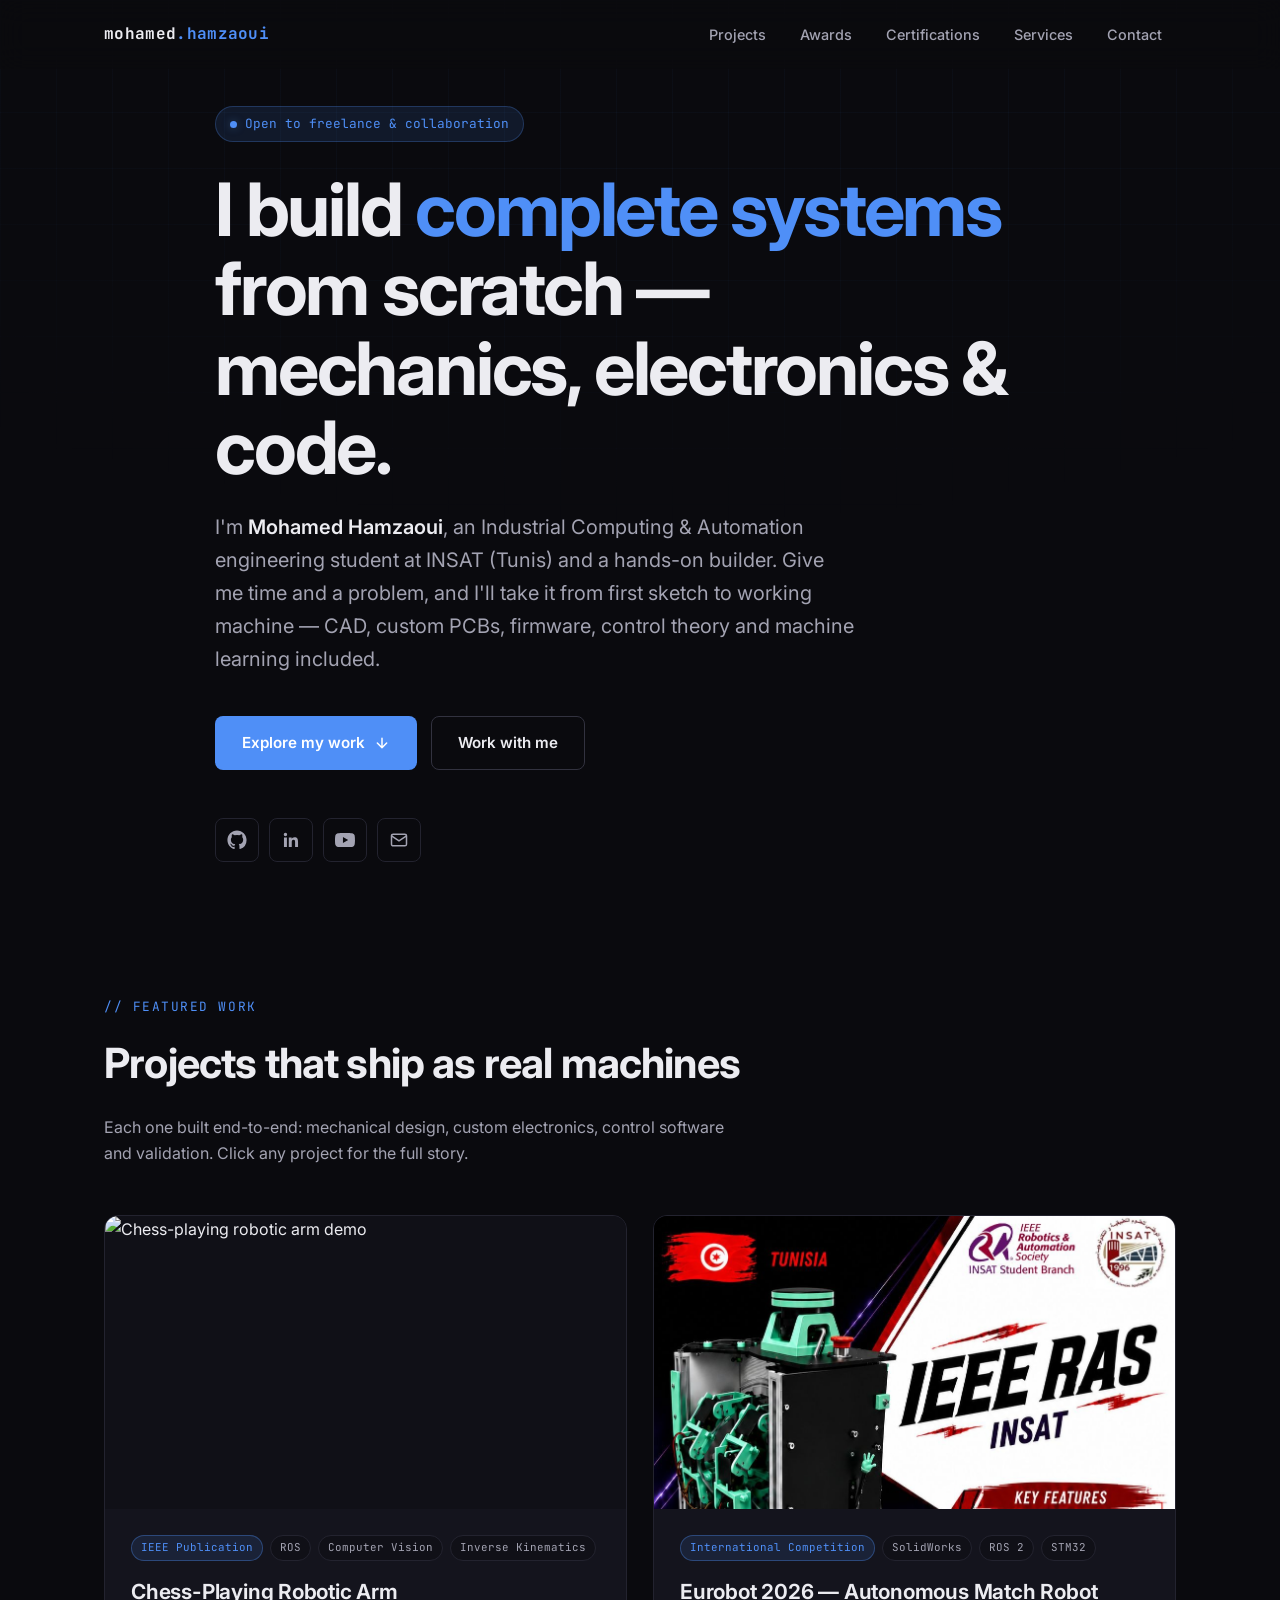
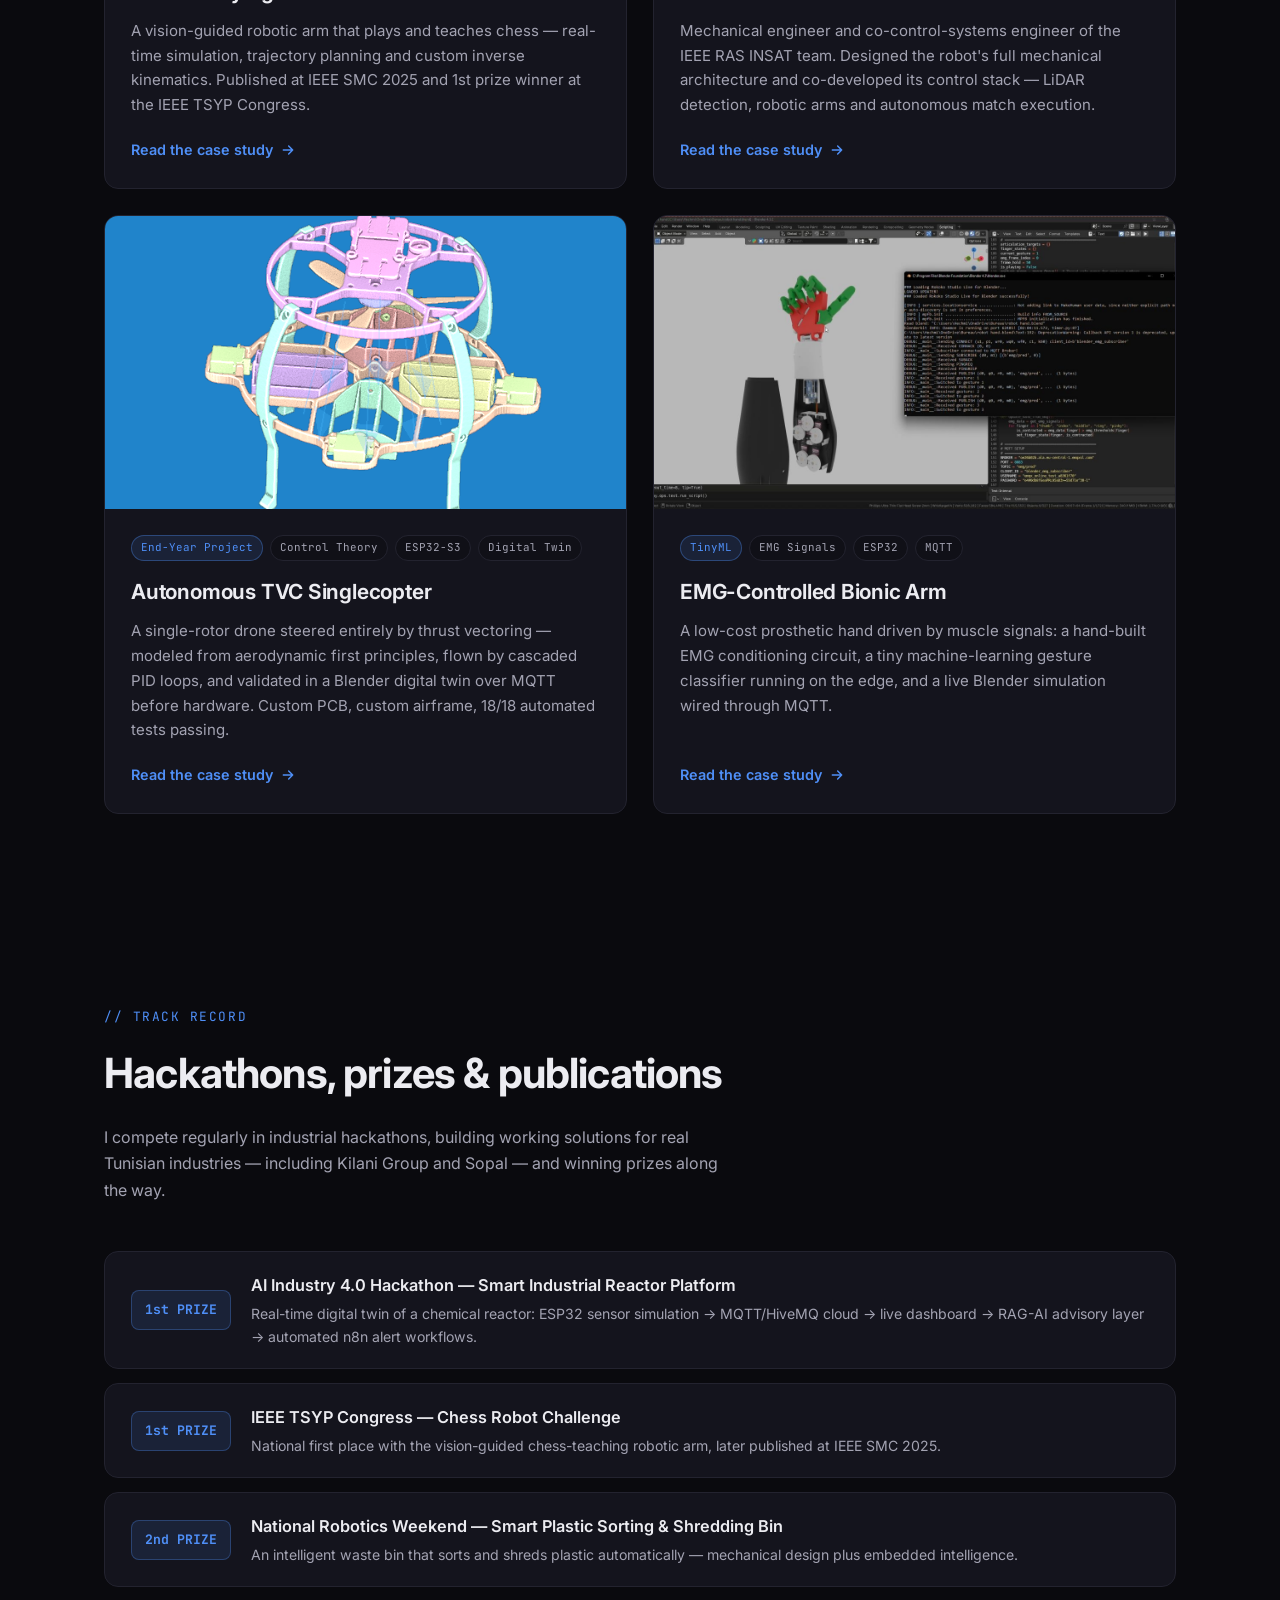
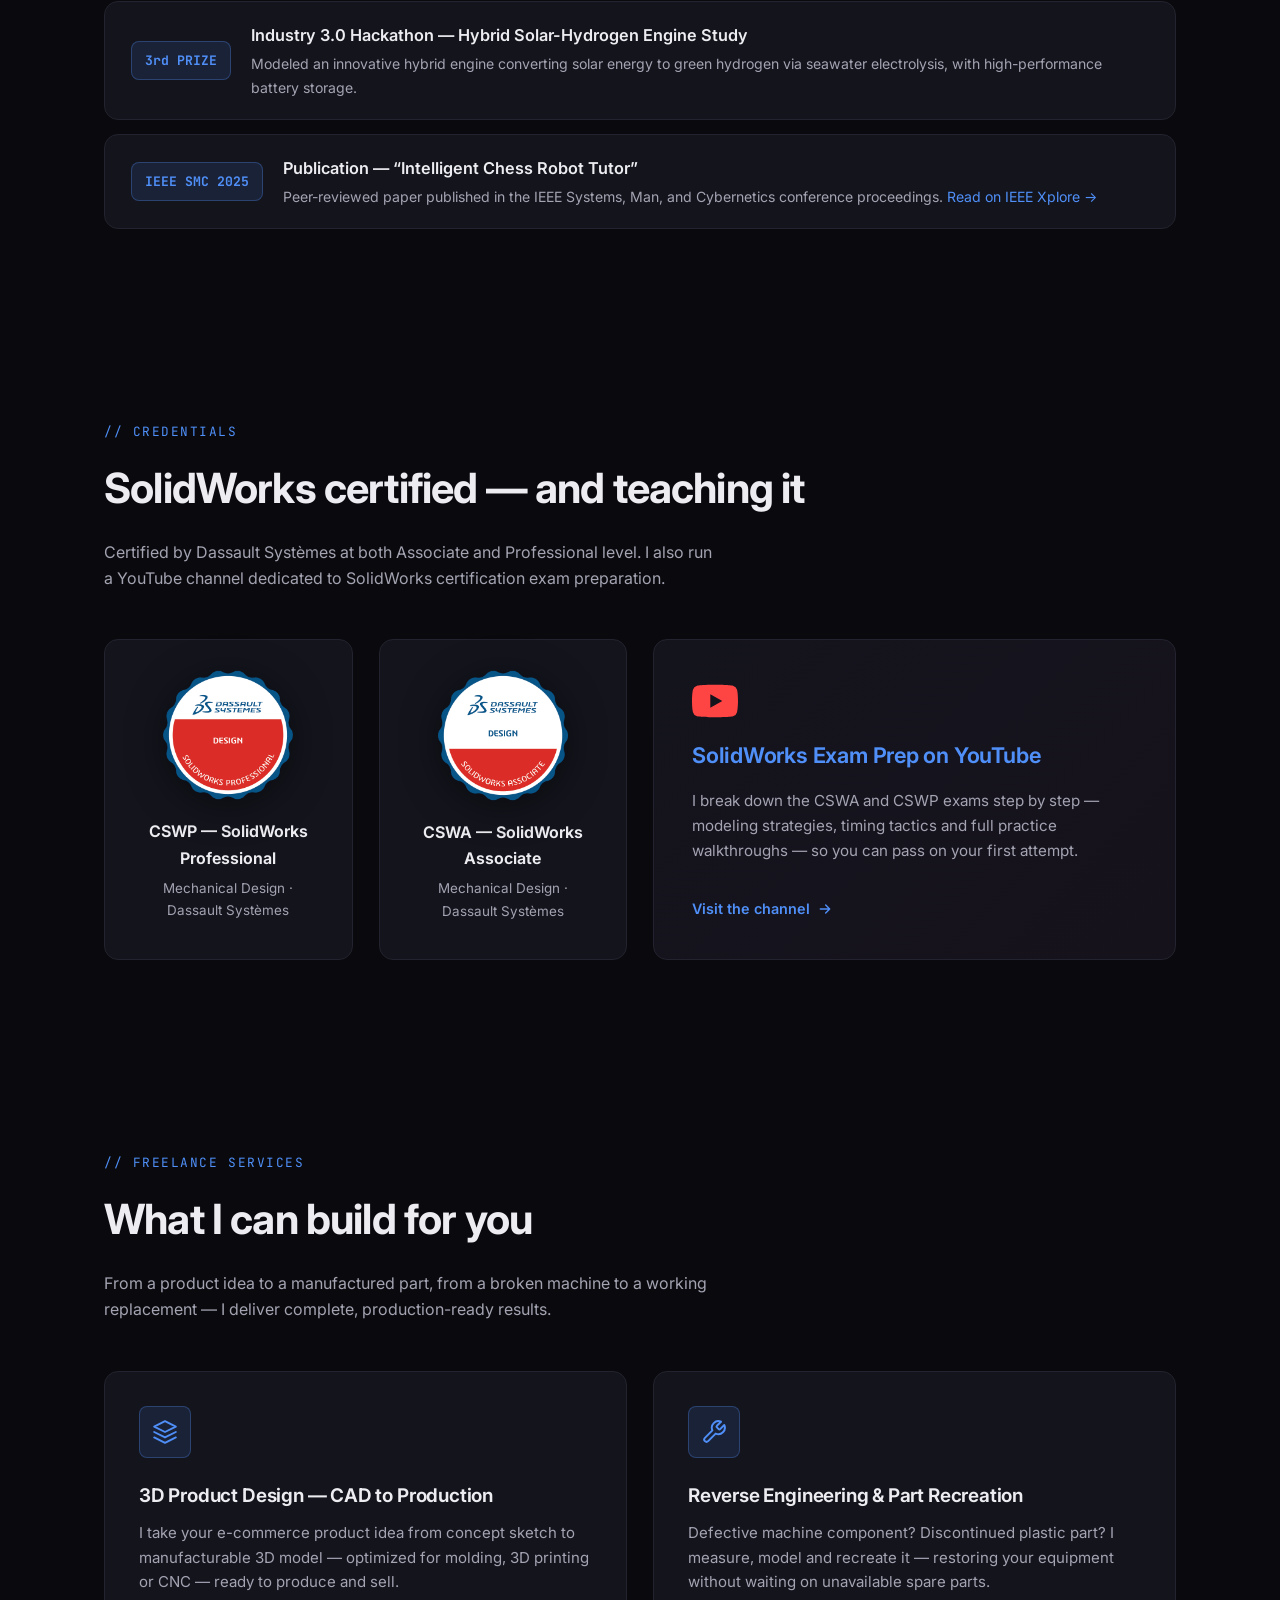
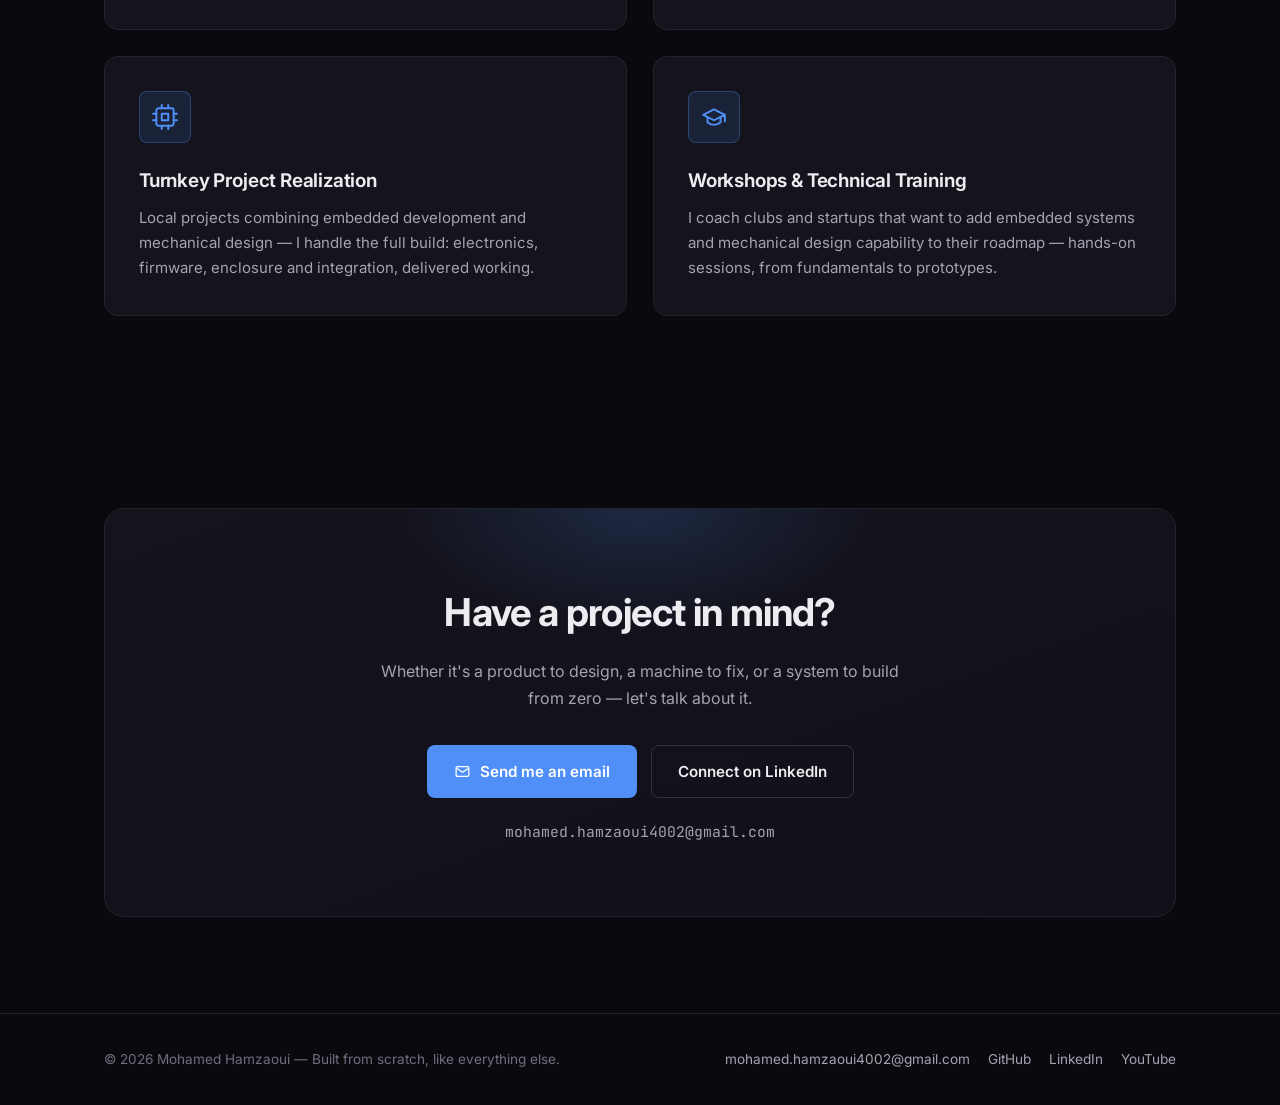
==== commit fa98b074: "Add real singlecopter CAD render, repo link, and visible email contact Co-Authored-By: Claude Fable " ====
--- a/index.html
+++ b/index.html
@@ -54,7 +54,7 @@
         <a class="social-link" href="https://www.linkedin.com/in/mohamed-hamzaoui4002/" target="_blank" rel="noopener" aria-label="LinkedIn">
           <svg viewBox="0 0 24 24" fill="currentColor"><path d="M20.45 20.45h-3.55v-5.57c0-1.33-.03-3.04-1.85-3.04-1.86 0-2.14 1.45-2.14 2.94v5.67H9.35V9h3.41v1.56h.05c.48-.9 1.64-1.85 3.37-1.85 3.6 0 4.27 2.37 4.27 5.46v6.28zM5.34 7.43a2.06 2.06 0 1 1 0-4.12 2.06 2.06 0 0 1 0 4.12zM7.12 20.45H3.56V9h3.56v11.45z"/></svg>
         </a>
-        <a class="social-link" href="https://www.youtube.com/@YOUR_CHANNEL" target="_blank" rel="noopener" aria-label="YouTube">
+        <a class="social-link" href="https://www.youtube.com/@mohamedHamzaoui-t8l" target="_blank" rel="noopener" aria-label="YouTube">
           <svg viewBox="0 0 24 24" fill="currentColor"><path d="M23.5 6.19a3.02 3.02 0 0 0-2.12-2.14C19.5 3.55 12 3.55 12 3.55s-7.5 0-9.38.5A3.02 3.02 0 0 0 .5 6.19C0 8.07 0 12 0 12s0 3.93.5 5.81a3.02 3.02 0 0 0 2.12 2.14c1.88.5 9.38.5 9.38.5s7.5 0 9.38-.5a3.02 3.02 0 0 0 2.12-2.14C24 15.93 24 12 24 12s0-3.93-.5-5.81zM9.55 15.57V8.43L15.82 12l-6.27 3.57z"/></svg>
         </a>
         <a class="social-link" href="mailto:mohamed.hamzaoui4002@gmail.com" aria-label="Email">
@@ -115,32 +115,7 @@
         <!-- Singlecopter -->
         <a href="projects/singlecopter.html" class="project-card reveal">
           <div class="project-media">
-            <svg class="placeholder-art" viewBox="0 0 640 360" xmlns="http://www.w3.org/2000/svg" role="img" aria-label="Stylized singlecopter drone diagram">
-              <defs>
-                <linearGradient id="scg" x1="0" y1="0" x2="1" y2="1">
-                  <stop offset="0%" stop-color="#101019"/><stop offset="100%" stop-color="#151327"/>
-                </linearGradient>
-              </defs>
-              <rect width="640" height="360" fill="url(#scg)"/>
-              <g stroke="#2a2a3a" stroke-width="1">
-                <line x1="0" y1="90" x2="640" y2="90"/><line x1="0" y1="180" x2="640" y2="180"/><line x1="0" y1="270" x2="640" y2="270"/>
-                <line x1="160" y1="0" x2="160" y2="360"/><line x1="320" y1="0" x2="320" y2="360"/><line x1="480" y1="0" x2="480" y2="360"/>
-              </g>
-              <g stroke="#4f8ff7" stroke-width="3" fill="none" stroke-linecap="round">
-                <ellipse cx="320" cy="105" rx="150" ry="16" opacity="0.9"/>
-                <line x1="320" y1="121" x2="320" y2="245"/>
-                <line x1="250" y1="205" x2="390" y2="205"/>
-                <line x1="255" y1="185" x2="255" y2="228" opacity="0.85"/>
-                <line x1="298" y1="185" x2="290" y2="228" opacity="0.85"/>
-                <line x1="342" y1="185" x2="350" y2="228" opacity="0.85"/>
-                <line x1="385" y1="185" x2="385" y2="228" opacity="0.85"/>
-                <path d="M290 245 L270 290 M350 245 L370 290" opacity="0.9"/>
-              </g>
-              <g stroke="#6ba3ff" stroke-width="1.6" opacity="0.5" fill="none">
-                <path d="M280 130 q-6 30 -14 46 M320 130 v46 M360 130 q6 30 14 46"/>
-              </g>
-              <text x="36" y="330" font-family="monospace" font-size="15" fill="#5a5a70">TVC_SINGLECOPTER // thrust-vector control</text>
-            </svg>
+            <img src="assets/img/singlecopter-cad.png" alt="SolidWorks 3D model of the TVC singlecopter airframe and vane assembly" loading="lazy" />
           </div>
           <div class="project-body">
             <div class="project-tags">
@@ -247,7 +222,7 @@
             <p>Mechanical Design · Dassault Systèmes</p>
           </div>
         </div>
-        <a class="youtube-card reveal" href="https://www.youtube.com/@YOUR_CHANNEL" target="_blank" rel="noopener">
+        <a class="youtube-card reveal" href="https://www.youtube.com/@mohamedHamzaoui-t8l" target="_blank" rel="noopener">
           <svg class="yt-icon" viewBox="0 0 24 24" fill="currentColor"><path d="M23.5 6.19a3.02 3.02 0 0 0-2.12-2.14C19.5 3.55 12 3.55 12 3.55s-7.5 0-9.38.5A3.02 3.02 0 0 0 .5 6.19C0 8.07 0 12 0 12s0 3.93.5 5.81a3.02 3.02 0 0 0 2.12 2.14c1.88.5 9.38.5 9.38.5s7.5 0 9.38-.5a3.02 3.02 0 0 0 2.12-2.14C24 15.93 24 12 24 12s0-3.93-.5-5.81zM9.55 15.57V8.43L15.82 12l-6.27 3.57z"/></svg>
           <h3>SolidWorks Exam Prep on YouTube</h3>
           <p>I break down the CSWA and CSWP exams step by step — modeling strategies, timing tactics and full practice walkthroughs — so you can pass on your first attempt.</p>
@@ -312,6 +287,7 @@
           </a>
           <a href="https://www.linkedin.com/in/mohamed-hamzaoui4002/" target="_blank" rel="noopener" class="btn btn-ghost">Connect on LinkedIn</a>
         </div>
+        <a href="mailto:mohamed.hamzaoui4002@gmail.com" class="contact-email">mohamed.hamzaoui4002@gmail.com</a>
       </div>
     </div>
   </section>
@@ -320,9 +296,10 @@
     <div class="container footer-inner">
       <p>© <span id="year"></span> Mohamed Hamzaoui — Built from scratch, like everything else.</p>
       <div class="footer-links">
+        <a href="mailto:mohamed.hamzaoui4002@gmail.com">mohamed.hamzaoui4002@gmail.com</a>
         <a href="https://github.com/Hamzaoui-automation" target="_blank" rel="noopener">GitHub</a>
         <a href="https://www.linkedin.com/in/mohamed-hamzaoui4002/" target="_blank" rel="noopener">LinkedIn</a>
-        <a href="https://www.youtube.com/@YOUR_CHANNEL" target="_blank" rel="noopener">YouTube</a>
+        <a href="https://www.youtube.com/@mohamedHamzaoui-t8l" target="_blank" rel="noopener">YouTube</a>
       </div>
     </div>
   </footer>
--- a/assets/css/style.css
+++ b/assets/css/style.css
@@ -497,6 +497,17 @@
   position: relative;
 }
 
+.contact-email {
+  display: block;
+  margin-top: 22px;
+  font-family: var(--font-mono);
+  font-size: 0.92rem;
+  color: var(--text-secondary);
+  position: relative;
+  transition: color 0.2s;
+}
+.contact-email:hover { color: var(--accent-strong); }
+
 /* ---------- Footer ---------- */
 footer {
   border-top: 1px solid var(--border);
